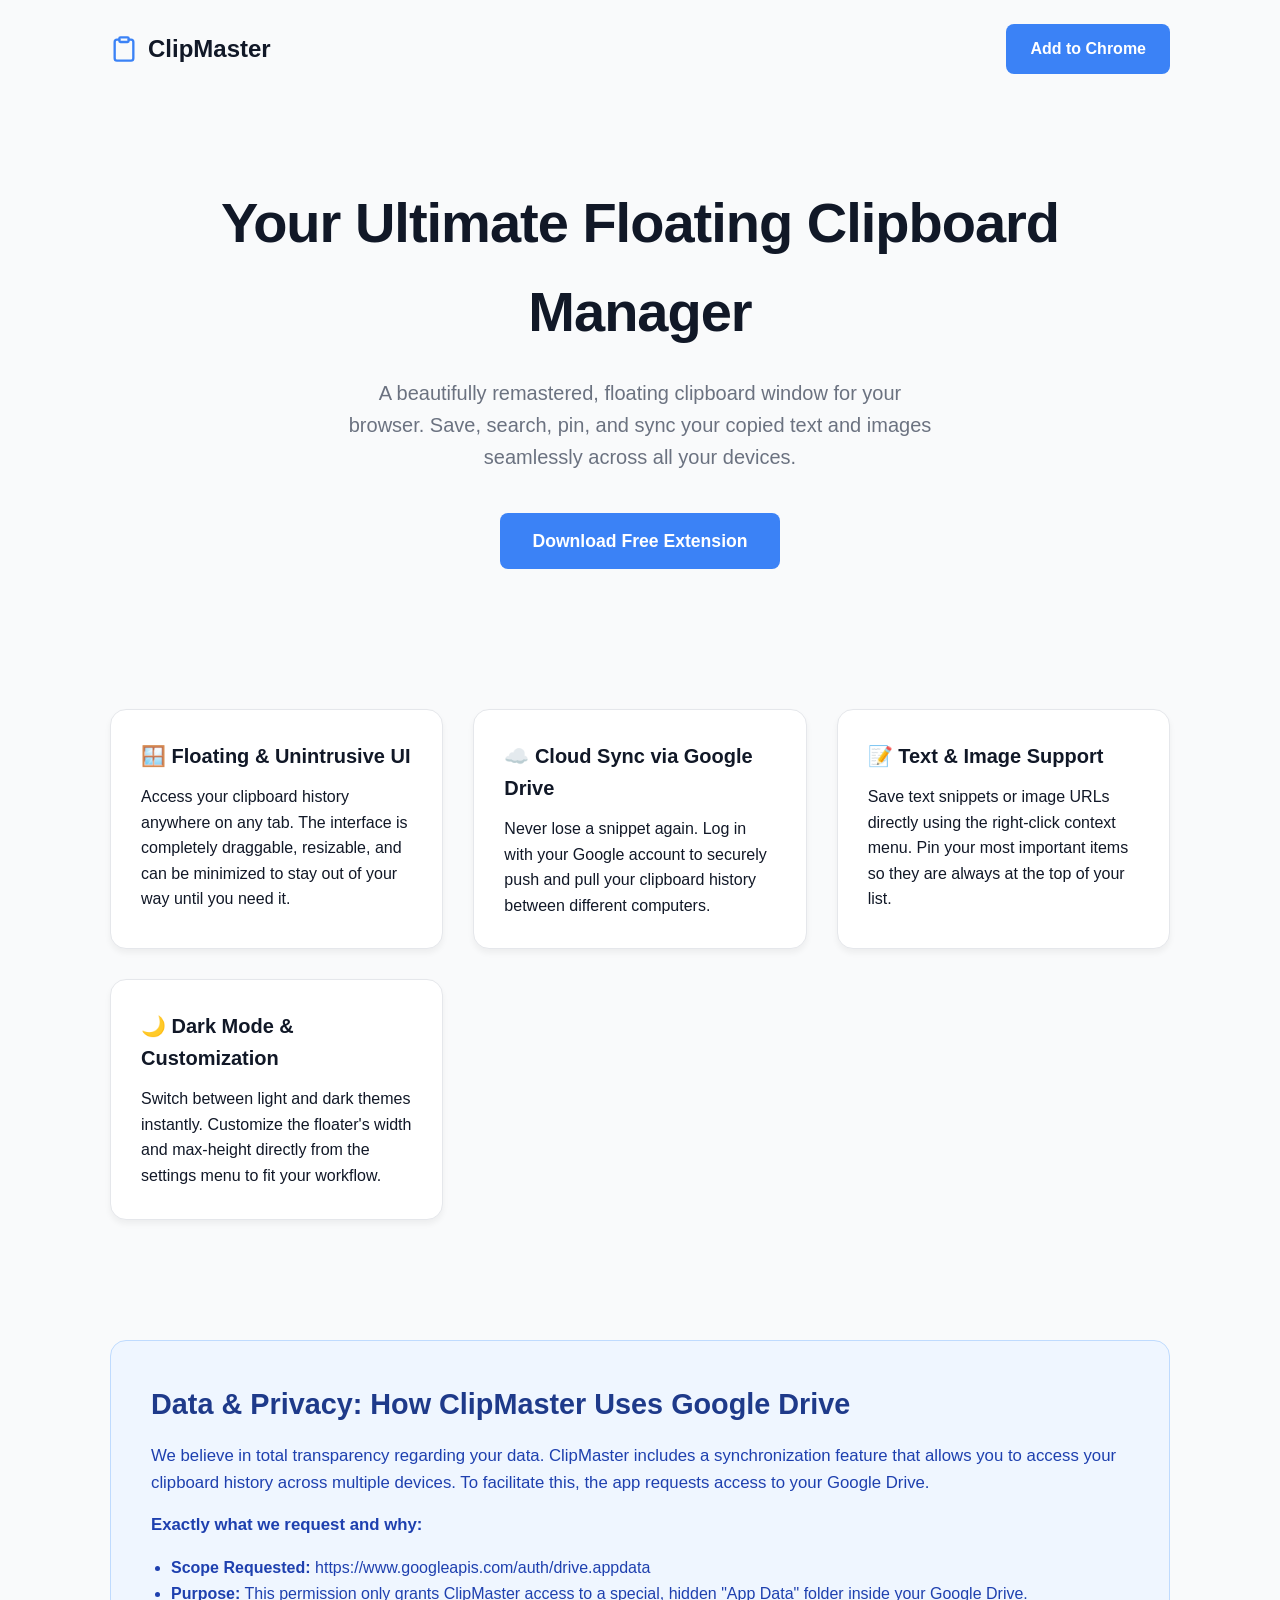
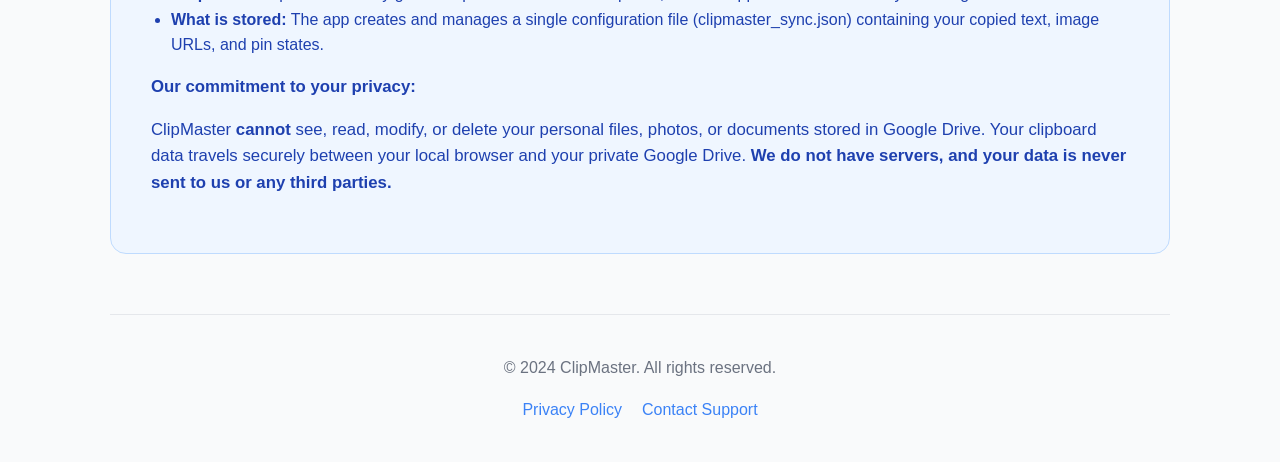
==== index.html @ 6c587e9a "Create index.html" ====
<!DOCTYPE html>
<html lang="en">
<head>
    <meta charset="UTF-8">
    <meta name="viewport" content="width=device-width, initial-scale=1.0">
    <title>ClipMaster - Floating Clipboard Manager for Chrome</title>
    <meta name="description" content="ClipMaster is a beautifully remastered, floating clipboard window for Google Chrome with seamless Google Drive Cloud Sync.">
    
    <style>
        :root {
            --primary: #3b82f6;
            --primary-hover: #2563eb;
            --bg-light: #f9fafb;
            --text-dark: #111827;
            --text-muted: #6b7280;
            --card-bg: #ffffff;
            --border: #e5e7eb;
        }

        * {
            box-sizing: border-box;
            margin: 0;
            padding: 0;
            font-family: 'Inter', -apple-system, BlinkMacSystemFont, "Segoe UI", Roboto, Helvetica, Arial, sans-serif;
        }

        body {
            background-color: var(--bg-light);
            color: var(--text-dark);
            line-height: 1.6;
        }

        a {
            text-decoration: none;
            color: var(--primary);
        }

        .container {
            max-width: 1100px;
            margin: 0 auto;
            padding: 0 20px;
        }

        /* Navigation */
        nav {
            display: flex;
            justify-content: space-between;
            align-items: center;
            padding: 24px 0;
        }

        .logo {
            display: flex;
            align-items: center;
            gap: 10px;
            font-size: 1.5rem;
            font-weight: 700;
            color: var(--text-dark);
        }

        .logo svg {
            width: 28px;
            height: 28px;
            color: var(--primary);
        }

        .btn {
            background-color: var(--primary);
            color: white;
            padding: 12px 24px;
            border-radius: 8px;
            font-weight: 600;
            transition: background-color 0.2s;
            display: inline-block;
        }

        .btn:hover {
            background-color: var(--primary-hover);
            color: white;
        }

        /* Hero Section */
        .hero {
            text-align: center;
            padding: 80px 0;
        }

        .hero h1 {
            font-size: 3.5rem;
            font-weight: 800;
            letter-spacing: -1px;
            margin-bottom: 20px;
            color: var(--text-dark);
        }

        .hero p {
            font-size: 1.25rem;
            color: var(--text-muted);
            max-width: 600px;
            margin: 0 auto 40px auto;
        }

        /* Features Section */
        .features {
            display: grid;
            grid-template-columns: repeat(auto-fit, minmax(300px, 1fr));
            gap: 30px;
            padding: 60px 0;
        }

        .feature-card {
            background: var(--card-bg);
            padding: 30px;
            border-radius: 16px;
            border: 1px solid var(--border);
            box-shadow: 0 4px 6px rgba(0,0,0,0.05);
        }

        .feature-card h3 {
            font-size: 1.25rem;
            margin-bottom: 12px;
            display: flex;
            align-items: center;
            gap: 10px;
        }

        /* Google Transparency Section - CRUCIAL FOR OAUTH VERIFICATION */
        .transparency-section {
            background-color: #eff6ff;
            border: 1px solid #bfdbfe;
            border-radius: 16px;
            padding: 40px;
            margin: 60px 0;
        }

        .transparency-section h2 {
            color: #1e3a8a;
            margin-bottom: 16px;
            font-size: 1.8rem;
        }

        .transparency-section p {
            color: #1e40af;
            margin-bottom: 16px;
            font-size: 1.05rem;
        }

        .transparency-section ul {
            margin-left: 20px;
            color: #1e40af;
            margin-bottom: 16px;
        }

        /* Footer */
        footer {
            border-top: 1px solid var(--border);
            padding: 40px 0;
            margin-top: 40px;
            text-align: center;
            color: var(--text-muted);
        }

        footer .links {
            margin-top: 16px;
            display: flex;
            justify-content: center;
            gap: 20px;
        }

        @media (max-width: 768px) {
            .hero h1 { font-size: 2.5rem; }
            .transparency-section { padding: 24px; }
        }
    </style>
</head>
<body>

    <div class="container">
        <!-- Navigation -->
        <nav>
            <div class="logo">
                <svg viewBox="0 0 24 24" fill="none" stroke="currentColor" stroke-width="2" stroke-linecap="round" stroke-linejoin="round"><path d="M16 4h2a2 2 0 0 1 2 2v14a2 2 0 0 1-2 2H6a2 2 0 0 1-2-2V6a2 2 0 0 1 2-2h2"></path><rect x="8" y="2" width="8" height="4" rx="1" ry="1"></rect></svg>
                ClipMaster
            </div>
            <a href="https://chrome.google.com/webstore/detail/YOUR_EXTENSION_ID" class="btn" target="_blank">Add to Chrome</a>
        </nav>

        <!-- Hero Section -->
        <section class="hero">
            <h1>Your Ultimate Floating Clipboard Manager</h1>
            <p>A beautifully remastered, floating clipboard window for your browser. Save, search, pin, and sync your copied text and images seamlessly across all your devices.</p>
            <a href="https://chrome.google.com/webstore/detail/YOUR_EXTENSION_ID" class="btn" target="_blank" style="font-size: 1.1rem; padding: 14px 32px;">Download Free Extension</a>
        </section>

        <!-- Features Overview -->
        <section class="features" id="features">
            <div class="feature-card">
                <h3>🪟 Floating & Unintrusive UI</h3>
                <p>Access your clipboard history anywhere on any tab. The interface is completely draggable, resizable, and can be minimized to stay out of your way until you need it.</p>
            </div>
            <div class="feature-card">
                <h3>☁️ Cloud Sync via Google Drive</h3>
                <p>Never lose a snippet again. Log in with your Google account to securely push and pull your clipboard history between different computers.</p>
            </div>
            <div class="feature-card">
                <h3>📝 Text & Image Support</h3>
                <p>Save text snippets or image URLs directly using the right-click context menu. Pin your most important items so they are always at the top of your list.</p>
            </div>
            <div class="feature-card">
                <h3>🌙 Dark Mode & Customization</h3>
                <p>Switch between light and dark themes instantly. Customize the floater's width and max-height directly from the settings menu to fit your workflow.</p>
            </div>
        </section>

        <!-- Data Transparency Section (Crucial for Google OAuth Verification) -->
        <section class="transparency-section" id="privacy-data">
            <h2>Data & Privacy: How ClipMaster Uses Google Drive</h2>
            <p>We believe in total transparency regarding your data. ClipMaster includes a synchronization feature that allows you to access your clipboard history across multiple devices. To facilitate this, the app requests access to your Google Drive.</p>
            
            <p><strong>Exactly what we request and why:</strong></p>
            <ul>
                <li><strong>Scope Requested:</strong> <code>https://www.googleapis.com/auth/drive.appdata</code></li>
                <li><strong>Purpose:</strong> This permission only grants ClipMaster access to a special, hidden "App Data" folder inside your Google Drive. </li>
                <li><strong>What is stored:</strong> The app creates and manages a single configuration file (<code>clipmaster_sync.json</code>) containing your copied text, image URLs, and pin states.</li>
            </ul>

            <p><strong>Our commitment to your privacy:</strong></p>
            <p>ClipMaster <strong>cannot</strong> see, read, modify, or delete your personal files, photos, or documents stored in Google Drive. Your clipboard data travels securely between your local browser and your private Google Drive. <strong>We do not have servers, and your data is never sent to us or any third parties.</strong></p>
        </section>

        <!-- Footer -->
        <footer>
            <p>&copy; 2024 ClipMaster. All rights reserved.</p>
            <div class="links">
                <!-- IMPORTANT: Must link to a valid privacy policy page hosted on your domain -->
                <a href="/privacy.html">Privacy Policy</a>
                <a href="mailto:your-email@example.com">Contact Support</a>
            </div>
        </footer>
    </div>

</body>
</html>
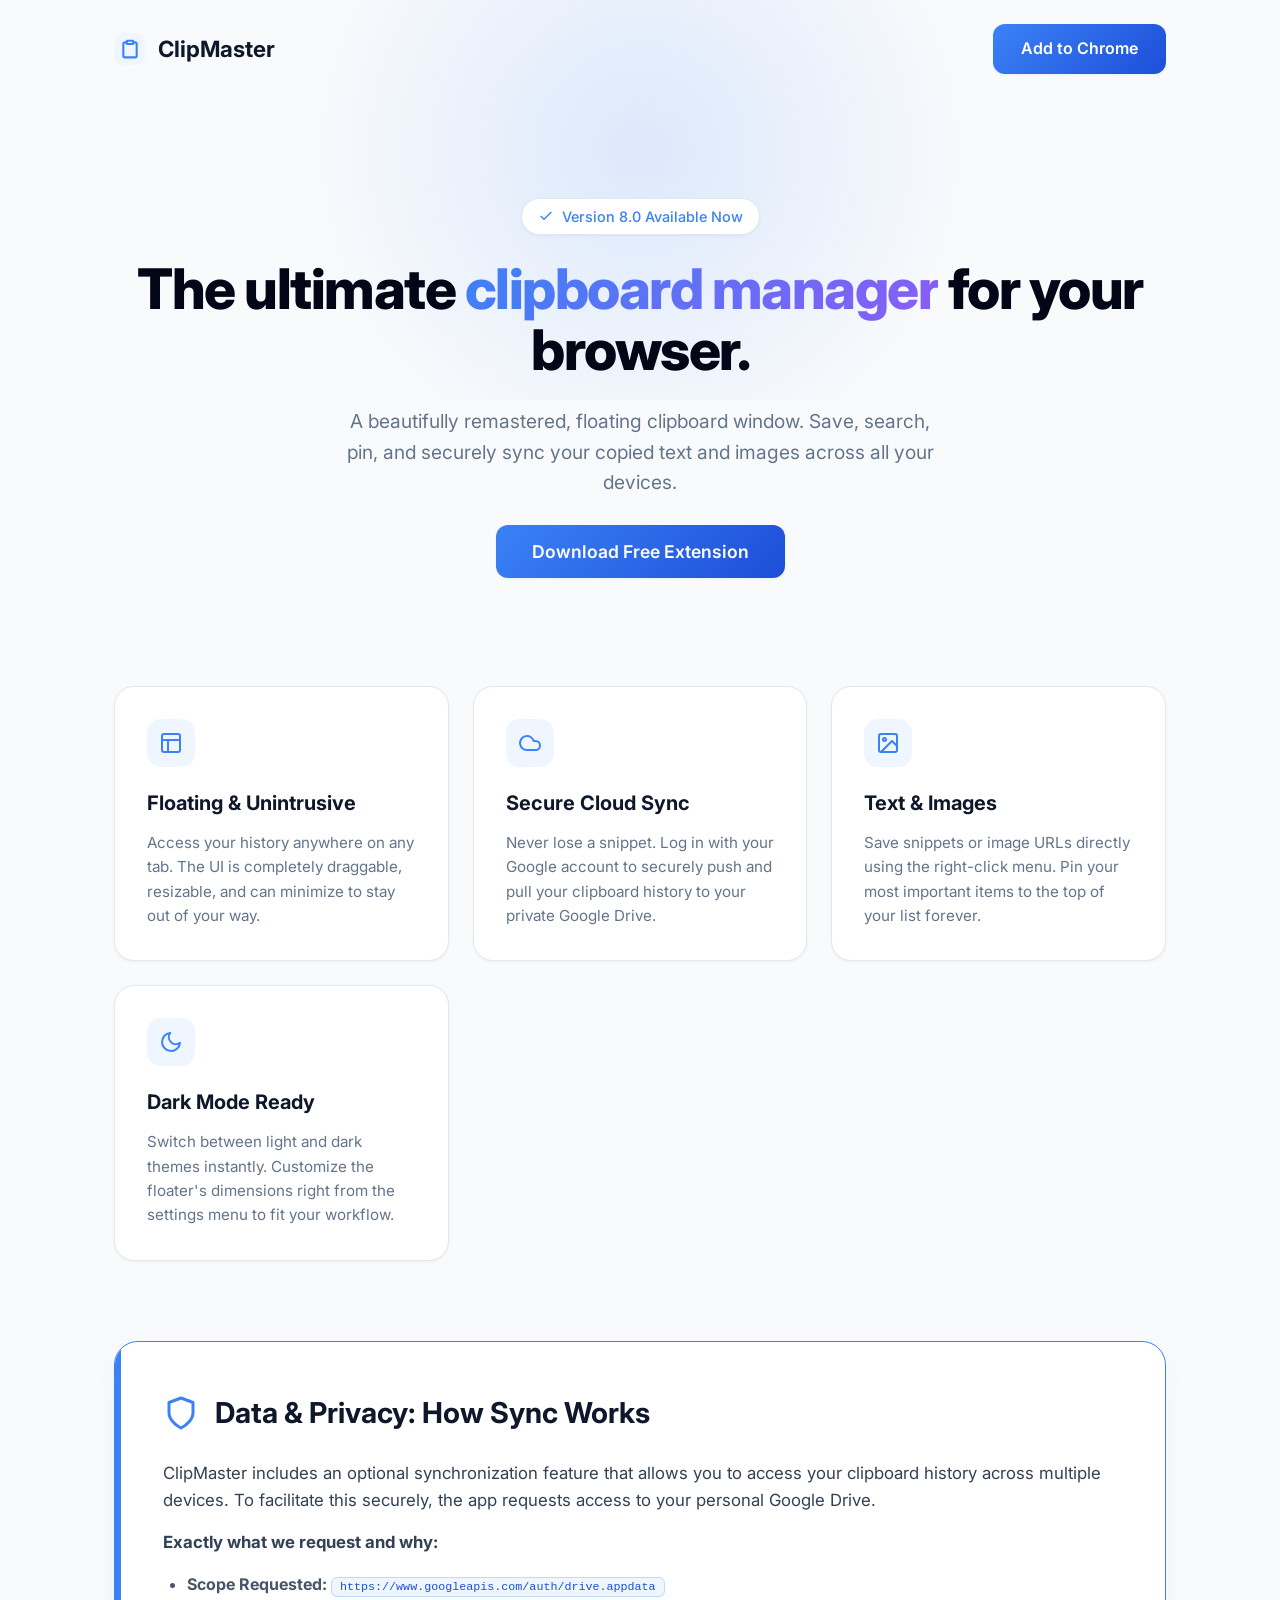
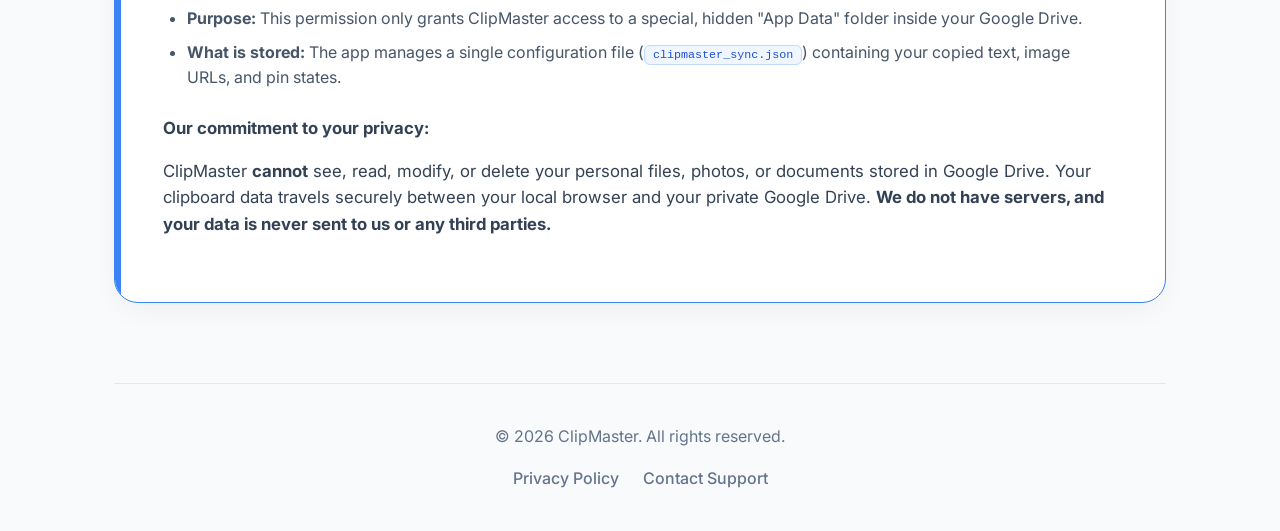
==== commit cc0ad5ba: "Refactor styles and update HTML structure" ====
--- a/index.html
+++ b/index.html
@@ -7,221 +7,157 @@
     <meta name="description" content="ClipMaster is a beautifully remastered, floating clipboard window for Google Chrome with seamless Google Drive Cloud Sync.">
     
     <style>
+        @import url('https://fonts.googleapis.com/css2?family=Inter:wght@400;500;600;700;800&display=swap');
+
         :root {
             --primary: #3b82f6;
-            --primary-hover: #2563eb;
-            --bg-light: #f9fafb;
-            --text-dark: #111827;
-            --text-muted: #6b7280;
+            --primary-dark: #1d4ed8;
+            --primary-light: #eff6ff;
+            --bg-color: #f8fafc;
+            --text-main: #0f172a;
+            --text-muted: #64748b;
             --card-bg: #ffffff;
-            --border: #e5e7eb;
+            --border: #e2e8f0;
+            --shadow-sm: 0 1px 3px rgba(0,0,0,0.05);
+            --shadow-md: 0 10px 30px -5px rgba(0,0,0,0.05);
+            --shadow-lg: 0 20px 40px -10px rgba(59, 130, 246, 0.15);
         }
 
-        * {
-            box-sizing: border-box;
-            margin: 0;
-            padding: 0;
-            font-family: 'Inter', -apple-system, BlinkMacSystemFont, "Segoe UI", Roboto, Helvetica, Arial, sans-serif;
+        * { margin: 0; padding: 0; box-sizing: border-box; }
+        body { font-family: 'Inter', sans-serif; background-color: var(--bg-color); color: var(--text-main); line-height: 1.6; overflow-x: hidden; }
+        a { text-decoration: none; color: inherit; }
+
+        /* Background Glow */
+        .bg-glow {
+            position: absolute; top: -100px; left: 50%; transform: translateX(-50%);
+            width: 800px; height: 500px; background: radial-gradient(circle, rgba(59,130,246,0.15) 0%, rgba(255,255,255,0) 70%);
+            z-index: -1; pointer-events: none;
         }
 
-        body {
-            background-color: var(--bg-light);
-            color: var(--text-dark);
-            line-height: 1.6;
+        .container { max-width: 1100px; margin: 0 auto; padding: 0 24px; }
+
+        /* Navbar */
+        nav { display: flex; justify-content: space-between; align-items: center; padding: 24px 0; }
+        .brand { display: flex; align-items: center; gap: 12px; font-size: 1.4rem; font-weight: 700; color: var(--text-main); }
+        .brand-icon { width: 32px; height: 32px; color: var(--primary); background: var(--primary-light); padding: 6px; border-radius: 10px; }
+        
+        .btn-primary {
+            background: linear-gradient(135deg, var(--primary), var(--primary-dark));
+            color: white; padding: 12px 28px; border-radius: 12px; font-weight: 600;
+            box-shadow: var(--shadow-sm); transition: all 0.2s ease;
         }
+        .btn-primary:hover { transform: translateY(-2px); box-shadow: var(--shadow-lg); color: white; }
 
-        a {
-            text-decoration: none;
-            color: var(--primary);
-        }
+        /* Hero */
+        .hero { text-align: center; padding: 100px 0 80px; }
+        .badge { display: inline-flex; align-items: center; gap: 8px; background: white; border: 1px solid var(--border); padding: 6px 16px; border-radius: 30px; font-size: 0.9rem; font-weight: 500; color: var(--primary); margin-bottom: 24px; box-shadow: var(--shadow-sm); }
+        .hero h1 { font-size: 3.5rem; font-weight: 800; letter-spacing: -1.5px; margin-bottom: 24px; line-height: 1.1; color: #020617; }
+        .hero h1 span { background: linear-gradient(135deg, var(--primary), #8b5cf6); -webkit-background-clip: text; -webkit-text-fill-color: transparent; }
+        .hero p { font-size: 1.2rem; color: var(--text-muted); max-width: 600px; margin: 0 auto 40px; }
 
-        .container {
-            max-width: 1100px;
-            margin: 0 auto;
-            padding: 0 20px;
-        }
+        /* Features */
+        .features { display: grid; grid-template-columns: repeat(auto-fit, minmax(280px, 1fr)); gap: 24px; margin: 40px 0 80px; }
+        .feature-card { background: var(--card-bg); padding: 32px; border-radius: 20px; border: 1px solid var(--border); box-shadow: var(--shadow-sm); transition: all 0.3s ease; }
+        .feature-card:hover { transform: translateY(-5px); box-shadow: var(--shadow-md); border-color: #cbd5e1; }
+        .icon-wrapper { width: 48px; height: 48px; display: flex; align-items: center; justify-content: center; background: var(--primary-light); color: var(--primary); border-radius: 14px; margin-bottom: 20px; }
+        .icon-wrapper svg { width: 24px; height: 24px; }
+        .feature-card h3 { font-size: 1.25rem; font-weight: 700; margin-bottom: 12px; color: var(--text-main); }
+        .feature-card p { color: var(--text-muted); font-size: 0.95rem; }
 
-        /* Navigation */
-        nav {
-            display: flex;
-            justify-content: space-between;
-            align-items: center;
-            padding: 24px 0;
-        }
-
-        .logo {
-            display: flex;
-            align-items: center;
-            gap: 10px;
-            font-size: 1.5rem;
-            font-weight: 700;
-            color: var(--text-dark);
-        }
-
-        .logo svg {
-            width: 28px;
-            height: 28px;
-            color: var(--primary);
-        }
-
-        .btn {
-            background-color: var(--primary);
-            color: white;
-            padding: 12px 24px;
-            border-radius: 8px;
-            font-weight: 600;
-            transition: background-color 0.2s;
-            display: inline-block;
-        }
-
-        .btn:hover {
-            background-color: var(--primary-hover);
-            color: white;
-        }
-
-        /* Hero Section */
-        .hero {
-            text-align: center;
-            padding: 80px 0;
-        }
-
-        .hero h1 {
-            font-size: 3.5rem;
-            font-weight: 800;
-            letter-spacing: -1px;
-            margin-bottom: 20px;
-            color: var(--text-dark);
-        }
-
-        .hero p {
-            font-size: 1.25rem;
-            color: var(--text-muted);
-            max-width: 600px;
-            margin: 0 auto 40px auto;
-        }
-
-        /* Features Section */
-        .features {
-            display: grid;
-            grid-template-columns: repeat(auto-fit, minmax(300px, 1fr));
-            gap: 30px;
-            padding: 60px 0;
-        }
-
-        .feature-card {
-            background: var(--card-bg);
-            padding: 30px;
-            border-radius: 16px;
-            border: 1px solid var(--border);
-            box-shadow: 0 4px 6px rgba(0,0,0,0.05);
-        }
-
-        .feature-card h3 {
-            font-size: 1.25rem;
-            margin-bottom: 12px;
-            display: flex;
-            align-items: center;
-            gap: 10px;
-        }
-
-        /* Google Transparency Section - CRUCIAL FOR OAUTH VERIFICATION */
-        .transparency-section {
-            background-color: #eff6ff;
-            border: 1px solid #bfdbfe;
-            border-radius: 16px;
-            padding: 40px;
-            margin: 60px 0;
-        }
-
-        .transparency-section h2 {
-            color: #1e3a8a;
-            margin-bottom: 16px;
-            font-size: 1.8rem;
-        }
-
-        .transparency-section p {
-            color: #1e40af;
-            margin-bottom: 16px;
-            font-size: 1.05rem;
-        }
-
-        .transparency-section ul {
-            margin-left: 20px;
-            color: #1e40af;
-            margin-bottom: 16px;
-        }
+        /* Transparency Notice */
+        .transparency { background: white; border: 1px solid var(--primary); border-radius: 24px; padding: 48px; margin: 40px 0; position: relative; overflow: hidden; box-shadow: var(--shadow-md); }
+        .transparency::before { content: ''; position: absolute; top: 0; left: 0; width: 6px; height: 100%; background: var(--primary); }
+        .t-header { display: flex; align-items: center; gap: 16px; margin-bottom: 24px; }
+        .t-header svg { width: 36px; height: 36px; color: var(--primary); }
+        .transparency h2 { font-size: 1.8rem; font-weight: 700; color: #0f172a; }
+        .transparency p { color: #334155; margin-bottom: 16px; font-size: 1.05rem; }
+        .transparency ul { margin-left: 24px; color: #475569; margin-bottom: 24px; }
+        .transparency li { margin-bottom: 8px; }
+        .transparency code { background: var(--primary-light); color: var(--primary-dark); padding: 2px 8px; border-radius: 6px; font-family: monospace; font-size: 0.9em; border: 1px solid #bfdbfe; }
 
         /* Footer */
-        footer {
-            border-top: 1px solid var(--border);
-            padding: 40px 0;
-            margin-top: 40px;
-            text-align: center;
-            color: var(--text-muted);
-        }
-
-        footer .links {
-            margin-top: 16px;
-            display: flex;
-            justify-content: center;
-            gap: 20px;
-        }
+        footer { border-top: 1px solid var(--border); padding: 40px 0; margin-top: 80px; text-align: center; color: var(--text-muted); }
+        footer .links { margin-top: 16px; display: flex; justify-content: center; gap: 24px; }
+        footer .links a { font-weight: 500; transition: color 0.2s; }
+        footer .links a:hover { color: var(--primary); }
 
         @media (max-width: 768px) {
             .hero h1 { font-size: 2.5rem; }
-            .transparency-section { padding: 24px; }
+            .transparency { padding: 32px 24px; }
         }
     </style>
 </head>
 <body>
-
+    <div class="bg-glow"></div>
     <div class="container">
-        <!-- Navigation -->
+        
+        <!-- Navbar -->
         <nav>
-            <div class="logo">
-                <svg viewBox="0 0 24 24" fill="none" stroke="currentColor" stroke-width="2" stroke-linecap="round" stroke-linejoin="round"><path d="M16 4h2a2 2 0 0 1 2 2v14a2 2 0 0 1-2 2H6a2 2 0 0 1-2-2V6a2 2 0 0 1 2-2h2"></path><rect x="8" y="2" width="8" height="4" rx="1" ry="1"></rect></svg>
+            <div class="brand">
+                <svg class="brand-icon" viewBox="0 0 24 24" fill="none" stroke="currentColor" stroke-width="2.5" stroke-linecap="round" stroke-linejoin="round"><path d="M16 4h2a2 2 0 0 1 2 2v14a2 2 0 0 1-2 2H6a2 2 0 0 1-2-2V6a2 2 0 0 1 2-2h2"></path><rect x="8" y="2" width="8" height="4" rx="1" ry="1"></rect></svg>
                 ClipMaster
             </div>
-            <a href="https://chrome.google.com/webstore/detail/YOUR_EXTENSION_ID" class="btn" target="_blank">Add to Chrome</a>
+            <!-- UPDATE THIS LINK -->
+            <a href="https://chrome.google.com/webstore/detail/YOUR_EXTENSION_ID" class="btn-primary" target="_blank">Add to Chrome</a>
         </nav>
 
-        <!-- Hero Section -->
+        <!-- Hero -->
         <section class="hero">
-            <h1>Your Ultimate Floating Clipboard Manager</h1>
-            <p>A beautifully remastered, floating clipboard window for your browser. Save, search, pin, and sync your copied text and images seamlessly across all your devices.</p>
-            <a href="https://chrome.google.com/webstore/detail/YOUR_EXTENSION_ID" class="btn" target="_blank" style="font-size: 1.1rem; padding: 14px 32px;">Download Free Extension</a>
+            <div class="badge">
+                <svg viewBox="0 0 24 24" fill="none" stroke="currentColor" stroke-width="2" width="16" height="16"><polyline points="20 6 9 17 4 12"></polyline></svg>
+                Version 8.0 Available Now
+            </div>
+            <h1>The ultimate <span>clipboard manager</span> for your browser.</h1>
+            <p>A beautifully remastered, floating clipboard window. Save, search, pin, and securely sync your copied text and images across all your devices.</p>
+            <!-- UPDATE THIS LINK -->
+            <a href="https://chrome.google.com/webstore/detail/gopagdmpgfbgklmckanjgpdcdkemipkl" class="btn-primary" target="_blank" style="padding: 16px 36px; font-size: 1.1rem;">Download Free Extension</a>
         </section>
 
-        <!-- Features Overview -->
-        <section class="features" id="features">
+        <!-- Features Grid -->
+        <section class="features">
             <div class="feature-card">
-                <h3>🪟 Floating & Unintrusive UI</h3>
-                <p>Access your clipboard history anywhere on any tab. The interface is completely draggable, resizable, and can be minimized to stay out of your way until you need it.</p>
+                <div class="icon-wrapper">
+                    <svg viewBox="0 0 24 24" fill="none" stroke="currentColor" stroke-width="2" stroke-linecap="round" stroke-linejoin="round"><rect x="3" y="3" width="18" height="18" rx="2" ry="2"></rect><line x1="3" y1="9" x2="21" y2="9"></line><line x1="9" y1="21" x2="9" y2="9"></line></svg>
+                </div>
+                <h3>Floating & Unintrusive</h3>
+                <p>Access your history anywhere on any tab. The UI is completely draggable, resizable, and can minimize to stay out of your way.</p>
             </div>
             <div class="feature-card">
-                <h3>☁️ Cloud Sync via Google Drive</h3>
-                <p>Never lose a snippet again. Log in with your Google account to securely push and pull your clipboard history between different computers.</p>
+                <div class="icon-wrapper">
+                    <svg viewBox="0 0 24 24" fill="none" stroke="currentColor" stroke-width="2" stroke-linecap="round" stroke-linejoin="round"><path d="M17.5 19H9a7 7 0 1 1 6.71-9h1.79a4.5 4.5 0 1 1 0 9Z"></path></svg>
+                </div>
+                <h3>Secure Cloud Sync</h3>
+                <p>Never lose a snippet. Log in with your Google account to securely push and pull your clipboard history to your private Google Drive.</p>
             </div>
             <div class="feature-card">
-                <h3>📝 Text & Image Support</h3>
-                <p>Save text snippets or image URLs directly using the right-click context menu. Pin your most important items so they are always at the top of your list.</p>
+                <div class="icon-wrapper">
+                    <svg viewBox="0 0 24 24" fill="none" stroke="currentColor" stroke-width="2" stroke-linecap="round" stroke-linejoin="round"><rect x="3" y="3" width="18" height="18" rx="2" ry="2"></rect><circle cx="8.5" cy="8.5" r="1.5"></circle><polyline points="21 15 16 10 5 21"></polyline></svg>
+                </div>
+                <h3>Text & Images</h3>
+                <p>Save snippets or image URLs directly using the right-click menu. Pin your most important items to the top of your list forever.</p>
             </div>
             <div class="feature-card">
-                <h3>🌙 Dark Mode & Customization</h3>
-                <p>Switch between light and dark themes instantly. Customize the floater's width and max-height directly from the settings menu to fit your workflow.</p>
+                <div class="icon-wrapper">
+                    <svg viewBox="0 0 24 24" fill="none" stroke="currentColor" stroke-width="2" stroke-linecap="round" stroke-linejoin="round"><path d="M21 12.79A9 9 0 1 1 11.21 3 7 7 0 0 0 21 12.79z"></path></svg>
+                </div>
+                <h3>Dark Mode Ready</h3>
+                <p>Switch between light and dark themes instantly. Customize the floater's dimensions right from the settings menu to fit your workflow.</p>
             </div>
         </section>
 
-        <!-- Data Transparency Section (Crucial for Google OAuth Verification) -->
-        <section class="transparency-section" id="privacy-data">
-            <h2>Data & Privacy: How ClipMaster Uses Google Drive</h2>
-            <p>We believe in total transparency regarding your data. ClipMaster includes a synchronization feature that allows you to access your clipboard history across multiple devices. To facilitate this, the app requests access to your Google Drive.</p>
+        <!-- OAuth / Privacy Transparency Notice -->
+        <section class="transparency">
+            <div class="t-header">
+                <svg viewBox="0 0 24 24" fill="none" stroke="currentColor" stroke-width="2" stroke-linecap="round" stroke-linejoin="round"><path d="M12 22s8-4 8-10V5l-8-3-8 3v7c0 6 8 10 8 10z"></path></svg>
+                <h2>Data & Privacy: How Sync Works</h2>
+            </div>
+            <p>ClipMaster includes an optional synchronization feature that allows you to access your clipboard history across multiple devices. To facilitate this securely, the app requests access to your personal Google Drive.</p>
             
             <p><strong>Exactly what we request and why:</strong></p>
             <ul>
                 <li><strong>Scope Requested:</strong> <code>https://www.googleapis.com/auth/drive.appdata</code></li>
-                <li><strong>Purpose:</strong> This permission only grants ClipMaster access to a special, hidden "App Data" folder inside your Google Drive. </li>
-                <li><strong>What is stored:</strong> The app creates and manages a single configuration file (<code>clipmaster_sync.json</code>) containing your copied text, image URLs, and pin states.</li>
+                <li><strong>Purpose:</strong> This permission only grants ClipMaster access to a special, hidden "App Data" folder inside your Google Drive.</li>
+                <li><strong>What is stored:</strong> The app manages a single configuration file (<code>clipmaster_sync.json</code>) containing your copied text, image URLs, and pin states.</li>
             </ul>
 
             <p><strong>Our commitment to your privacy:</strong></p>
@@ -230,14 +166,13 @@
 
         <!-- Footer -->
         <footer>
-            <p>&copy; 2024 ClipMaster. All rights reserved.</p>
+            <p>&copy; 2026 ClipMaster. All rights reserved.</p>
             <div class="links">
-                <!-- IMPORTANT: Must link to a valid privacy policy page hosted on your domain -->
-                <a href="/privacy.html">Privacy Policy</a>
-                <a href="mailto:your-email@example.com">Contact Support</a>
+                <a href="privacy.html">Privacy Policy</a>
+                <a href="mailto:gokuthug833@gmail.com">Contact Support</a>
             </div>
         </footer>
+
     </div>
-
 </body>
 </html>
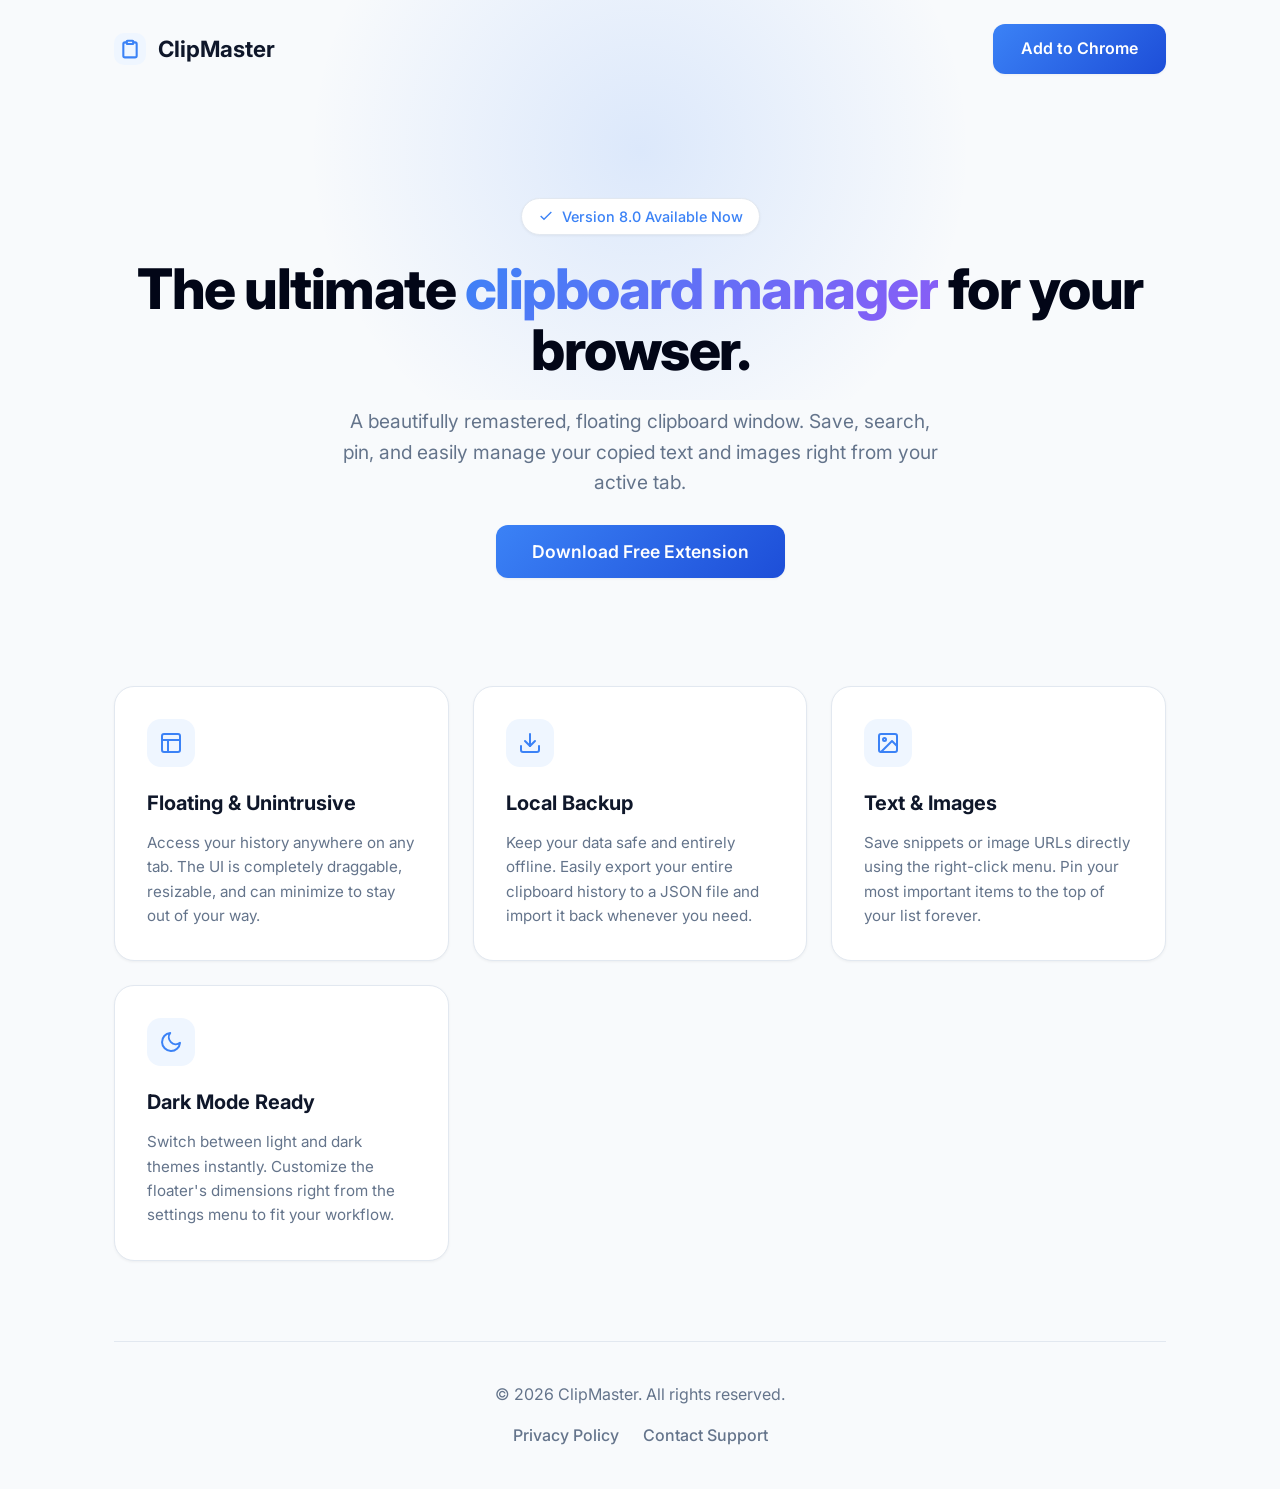
==== commit ceda80d4: "Refactor HTML content and remove transparency notice Updated the description meta tag and modified t" ====
--- a/index.html
+++ b/index.html
@@ -4,7 +4,7 @@
     <meta charset="UTF-8">
     <meta name="viewport" content="width=device-width, initial-scale=1.0">
     <title>ClipMaster - Floating Clipboard Manager for Chrome</title>
-    <meta name="description" content="ClipMaster is a beautifully remastered, floating clipboard window for Google Chrome with seamless Google Drive Cloud Sync.">
+    <meta name="description" content="ClipMaster is a beautifully remastered, floating clipboard window for Google Chrome.">
     
     <style>
         @import url('https://fonts.googleapis.com/css2?family=Inter:wght@400;500;600;700;800&display=swap');
@@ -64,17 +64,6 @@
         .feature-card h3 { font-size: 1.25rem; font-weight: 700; margin-bottom: 12px; color: var(--text-main); }
         .feature-card p { color: var(--text-muted); font-size: 0.95rem; }
 
-        /* Transparency Notice */
-        .transparency { background: white; border: 1px solid var(--primary); border-radius: 24px; padding: 48px; margin: 40px 0; position: relative; overflow: hidden; box-shadow: var(--shadow-md); }
-        .transparency::before { content: ''; position: absolute; top: 0; left: 0; width: 6px; height: 100%; background: var(--primary); }
-        .t-header { display: flex; align-items: center; gap: 16px; margin-bottom: 24px; }
-        .t-header svg { width: 36px; height: 36px; color: var(--primary); }
-        .transparency h2 { font-size: 1.8rem; font-weight: 700; color: #0f172a; }
-        .transparency p { color: #334155; margin-bottom: 16px; font-size: 1.05rem; }
-        .transparency ul { margin-left: 24px; color: #475569; margin-bottom: 24px; }
-        .transparency li { margin-bottom: 8px; }
-        .transparency code { background: var(--primary-light); color: var(--primary-dark); padding: 2px 8px; border-radius: 6px; font-family: monospace; font-size: 0.9em; border: 1px solid #bfdbfe; }
-
         /* Footer */
         footer { border-top: 1px solid var(--border); padding: 40px 0; margin-top: 80px; text-align: center; color: var(--text-muted); }
         footer .links { margin-top: 16px; display: flex; justify-content: center; gap: 24px; }
@@ -108,7 +97,7 @@
                 Version 8.0 Available Now
             </div>
             <h1>The ultimate <span>clipboard manager</span> for your browser.</h1>
-            <p>A beautifully remastered, floating clipboard window. Save, search, pin, and securely sync your copied text and images across all your devices.</p>
+            <p>A beautifully remastered, floating clipboard window. Save, search, pin, and easily manage your copied text and images right from your active tab.</p>
             <!-- UPDATE THIS LINK -->
             <a href="https://chrome.google.com/webstore/detail/gopagdmpgfbgklmckanjgpdcdkemipkl" class="btn-primary" target="_blank" style="padding: 16px 36px; font-size: 1.1rem;">Download Free Extension</a>
         </section>
@@ -124,10 +113,10 @@
             </div>
             <div class="feature-card">
                 <div class="icon-wrapper">
-                    <svg viewBox="0 0 24 24" fill="none" stroke="currentColor" stroke-width="2" stroke-linecap="round" stroke-linejoin="round"><path d="M17.5 19H9a7 7 0 1 1 6.71-9h1.79a4.5 4.5 0 1 1 0 9Z"></path></svg>
+                    <svg viewBox="0 0 24 24" fill="none" stroke="currentColor" stroke-width="2" stroke-linecap="round" stroke-linejoin="round"><path d="M21 15v4a2 2 0 0 1-2 2H5a2 2 0 0 1-2-2v-4"></path><polyline points="7 10 12 15 17 10"></polyline><line x1="12" y1="15" x2="12" y2="3"></line></svg>
                 </div>
-                <h3>Secure Cloud Sync</h3>
-                <p>Never lose a snippet. Log in with your Google account to securely push and pull your clipboard history to your private Google Drive.</p>
+                <h3>Local Backup</h3>
+                <p>Keep your data safe and entirely offline. Easily export your entire clipboard history to a JSON file and import it back whenever you need.</p>
             </div>
             <div class="feature-card">
                 <div class="icon-wrapper">
@@ -145,25 +134,6 @@
             </div>
         </section>
 
-        <!-- OAuth / Privacy Transparency Notice -->
-        <section class="transparency">
-            <div class="t-header">
-                <svg viewBox="0 0 24 24" fill="none" stroke="currentColor" stroke-width="2" stroke-linecap="round" stroke-linejoin="round"><path d="M12 22s8-4 8-10V5l-8-3-8 3v7c0 6 8 10 8 10z"></path></svg>
-                <h2>Data & Privacy: How Sync Works</h2>
-            </div>
-            <p>ClipMaster includes an optional synchronization feature that allows you to access your clipboard history across multiple devices. To facilitate this securely, the app requests access to your personal Google Drive.</p>
-            
-            <p><strong>Exactly what we request and why:</strong></p>
-            <ul>
-                <li><strong>Scope Requested:</strong> <code>https://www.googleapis.com/auth/drive.appdata</code></li>
-                <li><strong>Purpose:</strong> This permission only grants ClipMaster access to a special, hidden "App Data" folder inside your Google Drive.</li>
-                <li><strong>What is stored:</strong> The app manages a single configuration file (<code>clipmaster_sync.json</code>) containing your copied text, image URLs, and pin states.</li>
-            </ul>
-
-            <p><strong>Our commitment to your privacy:</strong></p>
-            <p>ClipMaster <strong>cannot</strong> see, read, modify, or delete your personal files, photos, or documents stored in Google Drive. Your clipboard data travels securely between your local browser and your private Google Drive. <strong>We do not have servers, and your data is never sent to us or any third parties.</strong></p>
-        </section>
-
         <!-- Footer -->
         <footer>
             <p>&copy; 2026 ClipMaster. All rights reserved.</p>
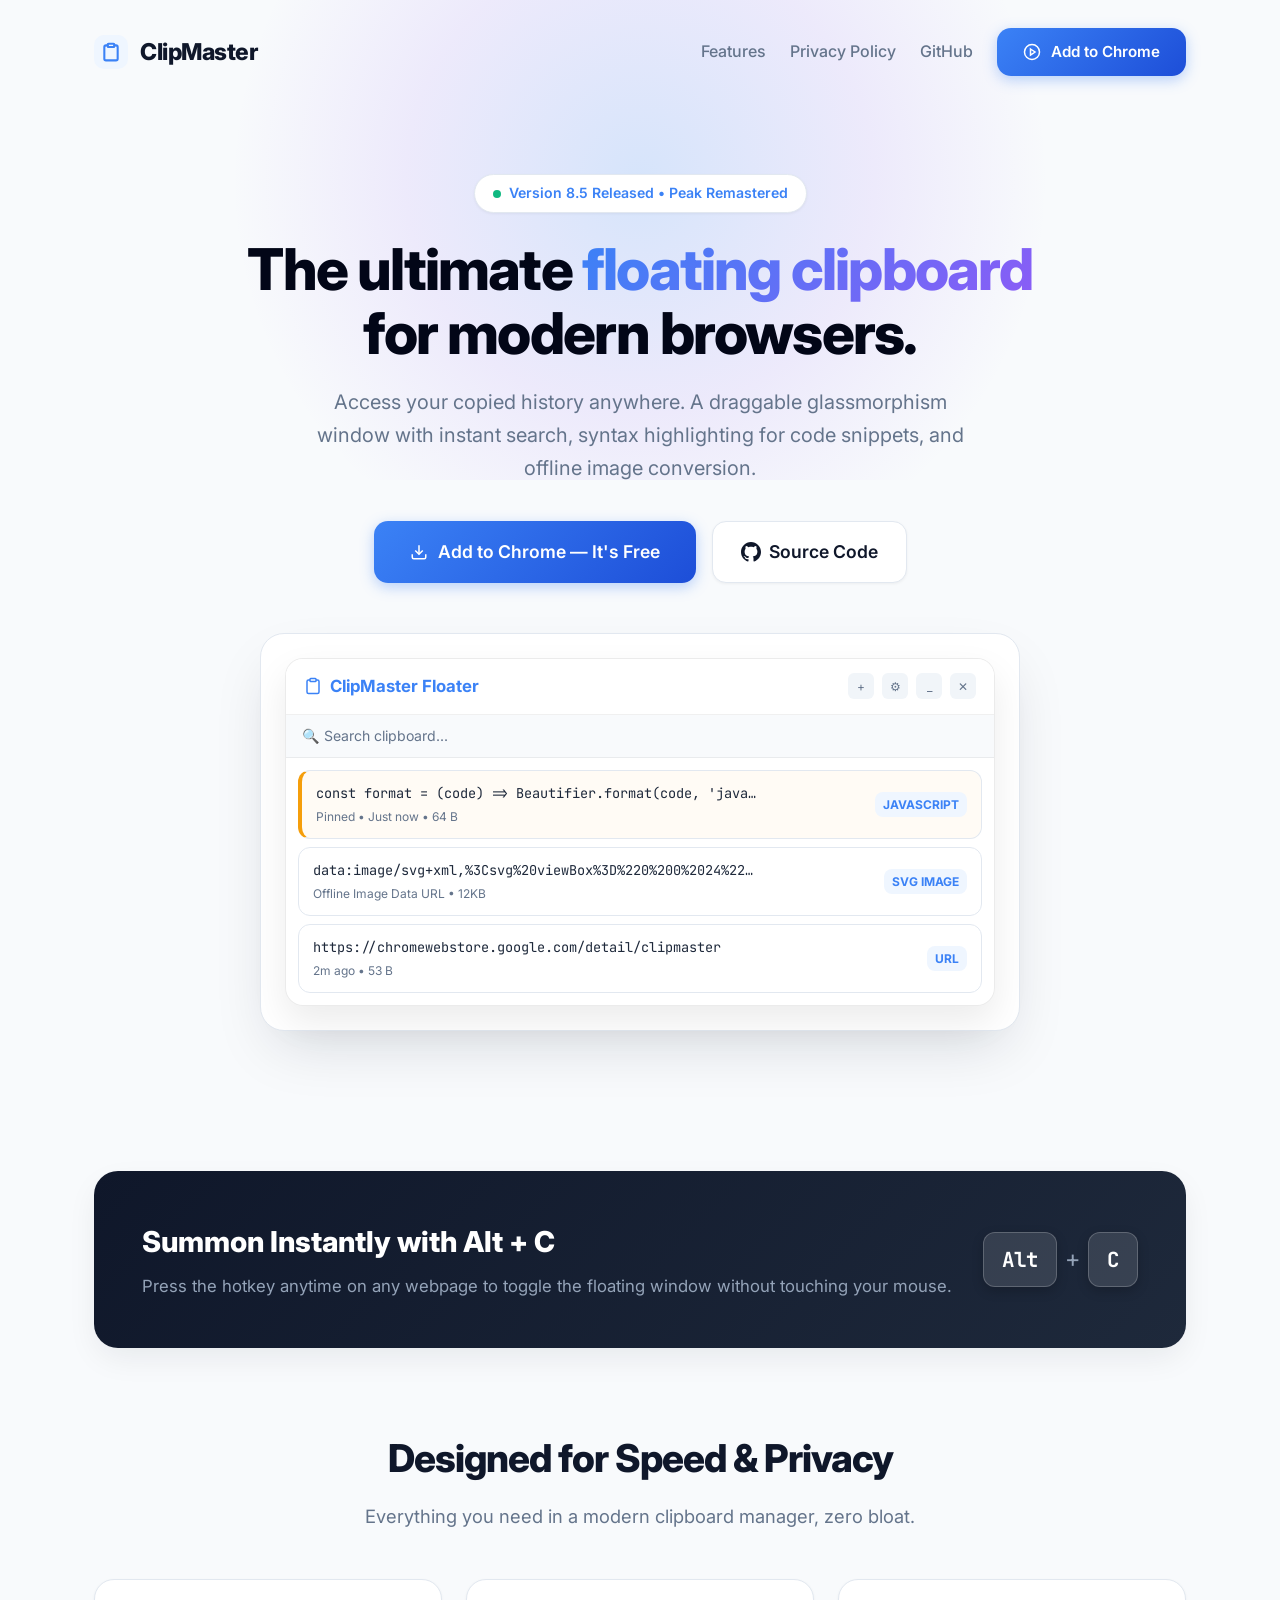
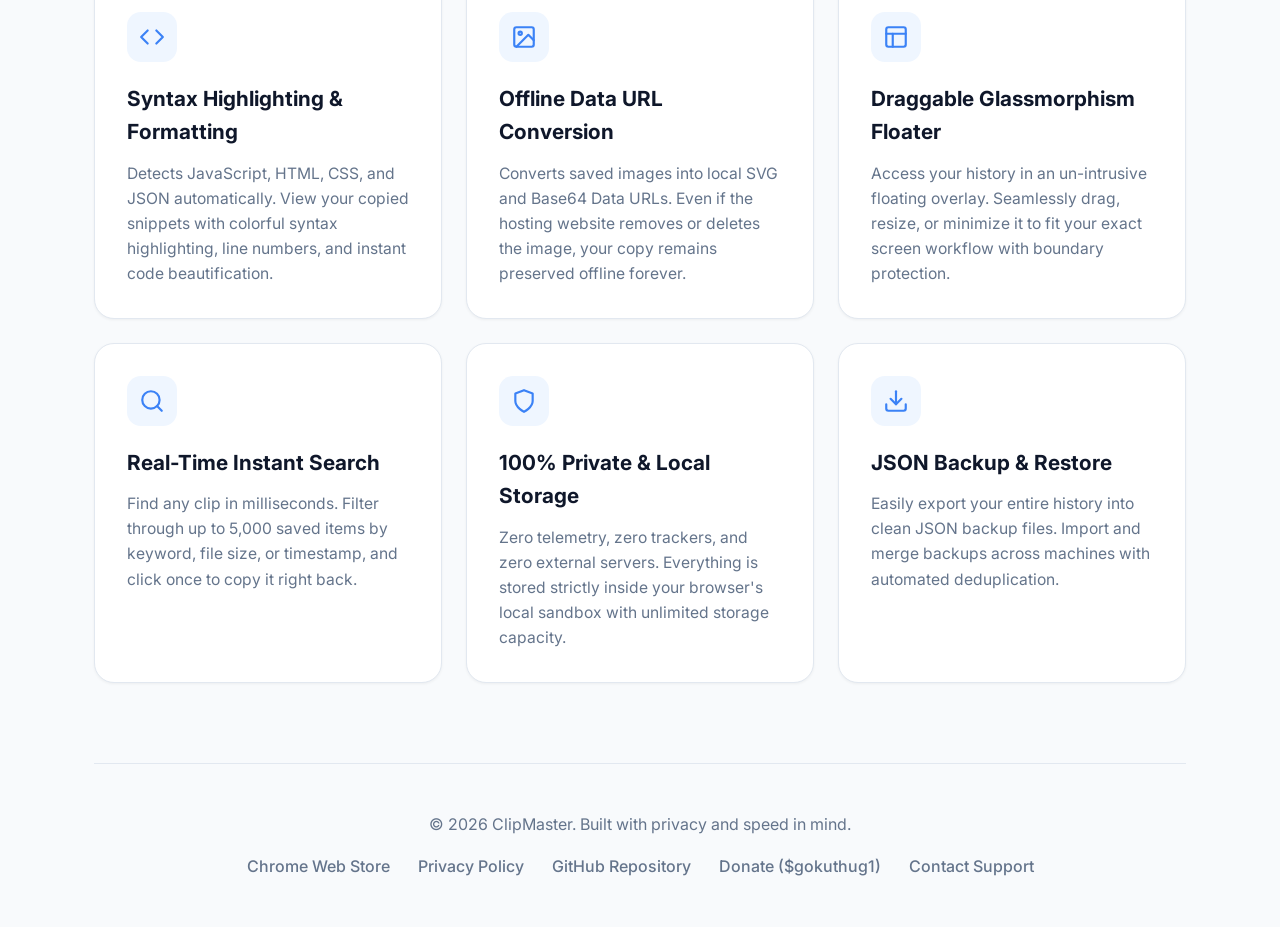
==== commit 8e15a721: "feat: Release ClipMaster v8.5.0 - Peak Edition with syntax highlighting, offline data URLs, shortcut" ====
--- a/index.html
+++ b/index.html
@@ -3,76 +3,169 @@
 <head>
     <meta charset="UTF-8">
     <meta name="viewport" content="width=device-width, initial-scale=1.0">
-    <title>ClipMaster - Floating Clipboard Manager for Chrome</title>
-    <meta name="description" content="ClipMaster is a beautifully remastered, floating clipboard window for Google Chrome.">
+    <title>ClipMaster - Ultimate Floating Clipboard Manager for Chrome</title>
+    <meta name="description" content="ClipMaster is a beautifully remastered, floating clipboard manager for Google Chrome with syntax highlighting, code beautification, and offline image storage.">
     
     <style>
-        @import url('https://fonts.googleapis.com/css2?family=Inter:wght@400;500;600;700;800&display=swap');
+        @import url('https://fonts.googleapis.com/css2?family=Inter:wght@400;500;600;700;800&family=JetBrains+Mono:wght@400;500&display=swap');
 
         :root {
             --primary: #3b82f6;
             --primary-dark: #1d4ed8;
             --primary-light: #eff6ff;
+            --accent: #8b5cf6;
             --bg-color: #f8fafc;
             --text-main: #0f172a;
             --text-muted: #64748b;
             --card-bg: #ffffff;
             --border: #e2e8f0;
             --shadow-sm: 0 1px 3px rgba(0,0,0,0.05);
-            --shadow-md: 0 10px 30px -5px rgba(0,0,0,0.05);
-            --shadow-lg: 0 20px 40px -10px rgba(59, 130, 246, 0.15);
+            --shadow-md: 0 12px 32px -4px rgba(15, 23, 42, 0.08);
+            --shadow-lg: 0 24px 48px -12px rgba(59, 130, 246, 0.2);
+            --code-bg: #0f172a;
         }
 
         * { margin: 0; padding: 0; box-sizing: border-box; }
-        body { font-family: 'Inter', sans-serif; background-color: var(--bg-color); color: var(--text-main); line-height: 1.6; overflow-x: hidden; }
+        body { 
+            font-family: 'Inter', -apple-system, BlinkMacSystemFont, 'Segoe UI', Roboto, sans-serif; 
+            background-color: var(--bg-color); 
+            color: var(--text-main); 
+            line-height: 1.6; 
+            overflow-x: hidden; 
+        }
         a { text-decoration: none; color: inherit; }
 
-        /* Background Glow */
+        /* Ambient Glow */
         .bg-glow {
-            position: absolute; top: -100px; left: 50%; transform: translateX(-50%);
-            width: 800px; height: 500px; background: radial-gradient(circle, rgba(59,130,246,0.15) 0%, rgba(255,255,255,0) 70%);
+            position: absolute; top: -120px; left: 50%; transform: translateX(-50%);
+            width: 1000px; height: 600px; 
+            background: radial-gradient(circle, rgba(59,130,246,0.18) 0%, rgba(139,92,246,0.1) 40%, rgba(255,255,255,0) 70%);
             z-index: -1; pointer-events: none;
         }
 
-        .container { max-width: 1100px; margin: 0 auto; padding: 0 24px; }
+        .container { max-width: 1140px; margin: 0 auto; padding: 0 24px; }
 
         /* Navbar */
-        nav { display: flex; justify-content: space-between; align-items: center; padding: 24px 0; }
-        .brand { display: flex; align-items: center; gap: 12px; font-size: 1.4rem; font-weight: 700; color: var(--text-main); }
-        .brand-icon { width: 32px; height: 32px; color: var(--primary); background: var(--primary-light); padding: 6px; border-radius: 10px; }
+        nav { display: flex; justify-content: space-between; align-items: center; padding: 28px 0; }
+        .brand { display: flex; align-items: center; gap: 12px; font-size: 1.45rem; font-weight: 800; color: var(--text-main); letter-spacing: -0.5px; }
+        .brand-icon { width: 34px; height: 34px; color: var(--primary); background: var(--primary-light); padding: 7px; border-radius: 10px; }
         
+        .nav-links { display: flex; align-items: center; gap: 24px; }
+        .nav-link { font-weight: 500; color: var(--text-muted); transition: color 0.2s; }
+        .nav-link:hover { color: var(--primary); }
+
         .btn-primary {
+            display: inline-flex; align-items: center; gap: 10px;
             background: linear-gradient(135deg, var(--primary), var(--primary-dark));
-            color: white; padding: 12px 28px; border-radius: 12px; font-weight: 600;
-            box-shadow: var(--shadow-sm); transition: all 0.2s ease;
+            color: white; padding: 12px 26px; border-radius: 14px; font-weight: 600; font-size: 0.95rem;
+            box-shadow: 0 4px 14px rgba(59, 130, 246, 0.35); transition: all 0.25s ease;
         }
         .btn-primary:hover { transform: translateY(-2px); box-shadow: var(--shadow-lg); color: white; }
+        .btn-primary svg { width: 18px; height: 18px; }
+
+        .btn-secondary {
+            display: inline-flex; align-items: center; gap: 8px;
+            background: white; color: var(--text-main);
+            padding: 12px 24px; border-radius: 14px; font-weight: 600; font-size: 0.95rem;
+            border: 1px solid var(--border); box-shadow: var(--shadow-sm); transition: all 0.25s ease;
+        }
+        .btn-secondary:hover { transform: translateY(-2px); border-color: #cbd5e1; box-shadow: var(--shadow-md); }
 
         /* Hero */
-        .hero { text-align: center; padding: 100px 0 80px; }
-        .badge { display: inline-flex; align-items: center; gap: 8px; background: white; border: 1px solid var(--border); padding: 6px 16px; border-radius: 30px; font-size: 0.9rem; font-weight: 500; color: var(--primary); margin-bottom: 24px; box-shadow: var(--shadow-sm); }
-        .hero h1 { font-size: 3.5rem; font-weight: 800; letter-spacing: -1.5px; margin-bottom: 24px; line-height: 1.1; color: #020617; }
-        .hero h1 span { background: linear-gradient(135deg, var(--primary), #8b5cf6); -webkit-background-clip: text; -webkit-text-fill-color: transparent; }
-        .hero p { font-size: 1.2rem; color: var(--text-muted); max-width: 600px; margin: 0 auto 40px; }
+        .hero { text-align: center; padding: 70px 0 60px; }
+        .badge { 
+            display: inline-flex; align-items: center; gap: 8px; 
+            background: white; border: 1px solid var(--border); 
+            padding: 7px 18px; border-radius: 30px; font-size: 0.88rem; font-weight: 600; 
+            color: var(--primary); margin-bottom: 24px; box-shadow: var(--shadow-sm); 
+        }
+        .badge .dot { width: 8px; height: 8px; background: #10b981; border-radius: 50%; display: inline-block; }
+        .hero h1 { 
+            font-size: 3.6rem; font-weight: 800; letter-spacing: -1.8px; margin-bottom: 20px; 
+            line-height: 1.12; color: #020617; max-width: 860px; margin-left: auto; margin-right: auto;
+        }
+        .hero h1 span { 
+            background: linear-gradient(135deg, var(--primary), var(--accent)); 
+            -webkit-background-clip: text; -webkit-text-fill-color: transparent; 
+        }
+        .hero p { 
+            font-size: 1.25rem; color: var(--text-muted); max-width: 680px; 
+            margin: 0 auto 36px; line-height: 1.65; 
+        }
+        .hero-ctas { display: flex; justify-content: center; gap: 16px; margin-bottom: 50px; flex-wrap: wrap; }
+
+        /* Interactive Floater Preview Mockup */
+        .preview-wrapper {
+            position: relative; max-width: 760px; margin: 0 auto 80px;
+            background: white; border: 1px solid var(--border); border-radius: 24px;
+            box-shadow: 0 25px 60px -15px rgba(15, 23, 42, 0.15); padding: 24px;
+        }
+        .mock-floater {
+            background: rgba(255, 255, 255, 0.85); backdrop-filter: blur(20px);
+            border: 1px solid rgba(0, 0, 0, 0.08); border-radius: 18px; overflow: hidden;
+            box-shadow: 0 16px 36px rgba(0,0,0,0.08); text-align: left;
+        }
+        .mock-header {
+            display: flex; justify-content: space-between; align-items: center;
+            padding: 14px 18px; border-bottom: 1px solid rgba(0,0,0,0.06); background: white;
+        }
+        .mock-brand { display: flex; align-items: center; gap: 8px; font-weight: 700; color: var(--primary); font-size: 1.05rem; }
+        .mock-actions { display: flex; gap: 8px; }
+        .mock-btn { width: 26px; height: 26px; border-radius: 6px; background: #f1f5f9; display: flex; align-items: center; justify-content: center; font-size: 0.75rem; color: #64748b; }
+
+        .mock-search {
+            padding: 10px 16px; border-bottom: 1px solid rgba(0,0,0,0.06); background: #f8fafc;
+            display: flex; align-items: center; gap: 10px; font-size: 0.88rem; color: var(--text-muted);
+        }
+        .mock-list { padding: 12px; display: flex; flex-direction: column; gap: 8px; }
+        .mock-item {
+            padding: 12px 14px; background: white; border: 1px solid var(--border);
+            border-radius: 12px; display: flex; justify-content: space-between; align-items: center;
+            font-size: 0.9rem; transition: transform 0.2s;
+        }
+        .mock-item.pinned { border-left: 4px solid #f59e0b; background: rgba(245, 158, 11, 0.04); }
+        .mock-item-text { font-family: 'JetBrains Mono', monospace; font-size: 0.85rem; color: #1e293b; overflow: hidden; text-overflow: ellipsis; white-space: nowrap; max-width: 440px; }
+        .mock-meta { font-size: 0.75rem; color: var(--text-muted); margin-top: 2px; }
+        .mock-tag { font-size: 0.75rem; font-weight: 700; background: #eff6ff; color: var(--primary); padding: 3px 8px; border-radius: 8px; }
 
         /* Features */
-        .features { display: grid; grid-template-columns: repeat(auto-fit, minmax(280px, 1fr)); gap: 24px; margin: 40px 0 80px; }
+        .features-header { text-align: center; margin-bottom: 48px; }
+        .features-header h2 { font-size: 2.4rem; font-weight: 800; letter-spacing: -1px; margin-bottom: 12px; }
+        .features-header p { font-size: 1.15rem; color: var(--text-muted); }
+
+        .features { display: grid; grid-template-columns: repeat(auto-fit, minmax(320px, 1fr)); gap: 24px; margin-bottom: 80px; }
         .feature-card { background: var(--card-bg); padding: 32px; border-radius: 20px; border: 1px solid var(--border); box-shadow: var(--shadow-sm); transition: all 0.3s ease; }
         .feature-card:hover { transform: translateY(-5px); box-shadow: var(--shadow-md); border-color: #cbd5e1; }
-        .icon-wrapper { width: 48px; height: 48px; display: flex; align-items: center; justify-content: center; background: var(--primary-light); color: var(--primary); border-radius: 14px; margin-bottom: 20px; }
-        .icon-wrapper svg { width: 24px; height: 24px; }
-        .feature-card h3 { font-size: 1.25rem; font-weight: 700; margin-bottom: 12px; color: var(--text-main); }
-        .feature-card p { color: var(--text-muted); font-size: 0.95rem; }
+        .icon-wrapper { width: 50px; height: 50px; display: flex; align-items: center; justify-content: center; background: var(--primary-light); color: var(--primary); border-radius: 14px; margin-bottom: 20px; }
+        .icon-wrapper svg { width: 26px; height: 26px; }
+        .feature-card h3 { font-size: 1.3rem; font-weight: 700; margin-bottom: 12px; color: var(--text-main); }
+        .feature-card p { color: var(--text-muted); font-size: 0.98rem; line-height: 1.6; }
+
+        /* Shortcut Banner */
+        .shortcut-banner {
+            background: linear-gradient(135deg, #0f172a, #1e293b); color: white;
+            padding: 48px; border-radius: 24px; display: flex; justify-content: space-between; align-items: center;
+            margin-bottom: 80px; box-shadow: var(--shadow-md); flex-wrap: wrap; gap: 24px;
+        }
+        .shortcut-banner h3 { font-size: 1.8rem; font-weight: 800; margin-bottom: 8px; }
+        .shortcut-banner p { color: #94a3b8; font-size: 1.05rem; }
+        .shortcut-key-wrapper { display: flex; align-items: center; gap: 8px; }
+        .key-badge {
+            background: rgba(255, 255, 255, 0.12); border: 1px solid rgba(255, 255, 255, 0.2);
+            padding: 10px 18px; border-radius: 12px; font-family: 'JetBrains Mono', monospace; font-size: 1.3rem; font-weight: 700;
+            box-shadow: 0 4px 12px rgba(0,0,0,0.2);
+        }
 
         /* Footer */
-        footer { border-top: 1px solid var(--border); padding: 40px 0; margin-top: 80px; text-align: center; color: var(--text-muted); }
-        footer .links { margin-top: 16px; display: flex; justify-content: center; gap: 24px; }
+        footer { border-top: 1px solid var(--border); padding: 48px 0; margin-top: 40px; text-align: center; color: var(--text-muted); }
+        footer .links { margin-top: 16px; display: flex; justify-content: center; gap: 28px; flex-wrap: wrap; }
         footer .links a { font-weight: 500; transition: color 0.2s; }
         footer .links a:hover { color: var(--primary); }
 
         @media (max-width: 768px) {
-            .hero h1 { font-size: 2.5rem; }
-            .transparency { padding: 32px 24px; }
+            .hero h1 { font-size: 2.6rem; }
+            .shortcut-banner { padding: 32px; }
+            .preview-wrapper { padding: 12px; }
         }
     </style>
 </head>
@@ -86,59 +179,161 @@
                 <svg class="brand-icon" viewBox="0 0 24 24" fill="none" stroke="currentColor" stroke-width="2.5" stroke-linecap="round" stroke-linejoin="round"><path d="M16 4h2a2 2 0 0 1 2 2v14a2 2 0 0 1-2 2H6a2 2 0 0 1-2-2V6a2 2 0 0 1 2-2h2"></path><rect x="8" y="2" width="8" height="4" rx="1" ry="1"></rect></svg>
                 ClipMaster
             </div>
-            <!-- UPDATE THIS LINK -->
-            <a href="https://chrome.google.com/webstore/detail/YOUR_EXTENSION_ID" class="btn-primary" target="_blank">Add to Chrome</a>
+            <div class="nav-links">
+                <a href="#features" class="nav-link">Features</a>
+                <a href="privacy.html" class="nav-link">Privacy Policy</a>
+                <a href="https://github.com/gokuthug1/ClipMaster" class="nav-link" target="_blank">GitHub</a>
+                <a href="https://chromewebstore.google.com/detail/clipmaster/gopagdmpgfbgklmckanjgpdcdkemipkl" class="btn-primary" target="_blank">
+                    <svg viewBox="0 0 24 24" fill="none" stroke="currentColor" stroke-width="2"><circle cx="12" cy="12" r="10"></circle><polygon points="10 8 16 12 10 16 10 8"></polygon></svg>
+                    Add to Chrome
+                </a>
+            </div>
         </nav>
 
         <!-- Hero -->
         <section class="hero">
             <div class="badge">
-                <svg viewBox="0 0 24 24" fill="none" stroke="currentColor" stroke-width="2" width="16" height="16"><polyline points="20 6 9 17 4 12"></polyline></svg>
-                Version 8.0 Available Now
-            </div>
-            <h1>The ultimate <span>clipboard manager</span> for your browser.</h1>
-            <p>A beautifully remastered, floating clipboard window. Save, search, pin, and easily manage your copied text and images right from your active tab.</p>
-            <!-- UPDATE THIS LINK -->
-            <a href="https://chrome.google.com/webstore/detail/gopagdmpgfbgklmckanjgpdcdkemipkl" class="btn-primary" target="_blank" style="padding: 16px 36px; font-size: 1.1rem;">Download Free Extension</a>
+                <span class="dot"></span>
+                Version 8.5 Released • Peak Remastered
+            </div>
+            <h1>The ultimate <span>floating clipboard</span> for modern browsers.</h1>
+            <p>Access your copied history anywhere. A draggable glassmorphism window with instant search, syntax highlighting for code snippets, and offline image conversion.</p>
+            
+            <div class="hero-ctas">
+                <a href="https://chromewebstore.google.com/detail/clipmaster/gopagdmpgfbgklmckanjgpdcdkemipkl" class="btn-primary" target="_blank" style="padding: 16px 36px; font-size: 1.1rem;">
+                    <svg viewBox="0 0 24 24" fill="none" stroke="currentColor" stroke-width="2"><path d="M21 15v4a2 2 0 0 1-2 2H5a2 2 0 0 1-2-2v-4"></path><polyline points="7 10 12 15 17 10"></polyline><line x1="12" y1="15" x2="12" y2="3"></line></svg>
+                    Add to Chrome — It's Free
+                </a>
+                <a href="https://github.com/gokuthug1/ClipMaster" class="btn-secondary" target="_blank" style="padding: 16px 28px; font-size: 1.1rem;">
+                    <svg viewBox="0 0 24 24" fill="currentColor" width="20" height="20"><path d="M12 0c-6.626 0-12 5.373-12 12 0 5.302 3.438 9.8 8.207 11.387.599.111.793-.261.793-.577v-2.234c-3.338.726-4.033-1.416-4.033-1.416-.546-1.387-1.333-1.756-1.333-1.756-1.089-.745.083-.729.083-.729 1.205.084 1.839 1.237 1.839 1.237 1.07 1.834 2.807 1.304 3.492.997.107-.775.418-1.305.762-1.604-2.665-.305-5.467-1.334-5.467-5.931 0-1.311.469-2.381 1.236-3.221-.124-.303-.535-1.524.117-3.176 0 0 1.008-.322 3.301 1.23.957-.266 1.983-.399 3.003-.404 1.02.005 2.047.138 3.006.404 2.291-1.552 3.297-1.23 3.297-1.23.653 1.653.242 2.874.118 3.176.77.84 1.235 1.911 1.235 3.221 0 4.609-2.807 5.624-5.479 5.921.43.372.823 1.102.823 2.222v3.293c0 .319.192.694.801.576 4.765-1.589 8.199-6.086 8.199-11.386 0-6.627-5.373-12-12-12z"/></svg>
+                    Source Code
+                </a>
+            </div>
+
+            <!-- UI Mockup Preview -->
+            <div class="preview-wrapper">
+                <div class="mock-floater">
+                    <div class="mock-header">
+                        <div class="mock-brand">
+                            <svg viewBox="0 0 24 24" fill="none" stroke="currentColor" stroke-width="2" width="18" height="18"><path d="M16 4h2a2 2 0 0 1 2 2v14a2 2 0 0 1-2 2H6a2 2 0 0 1-2-2V6a2 2 0 0 1 2-2h2"></path><rect x="8" y="2" width="8" height="4" rx="1" ry="1"></rect></svg>
+                            ClipMaster Floater
+                        </div>
+                        <div class="mock-actions">
+                            <div class="mock-btn">+</div>
+                            <div class="mock-btn">⚙</div>
+                            <div class="mock-btn">_</div>
+                            <div class="mock-btn">✕</div>
+                        </div>
+                    </div>
+                    <div class="mock-search">
+                        <span>🔍 Search clipboard...</span>
+                    </div>
+                    <div class="mock-list">
+                        <div class="mock-item pinned">
+                            <div>
+                                <div class="mock-item-text">const format = (code) => Beautifier.format(code, 'javascript');</div>
+                                <div class="mock-meta">Pinned • Just now • 64 B</div>
+                            </div>
+                            <span class="mock-tag">JAVASCRIPT</span>
+                        </div>
+                        <div class="mock-item">
+                            <div>
+                                <div class="mock-item-text">data:image/svg+xml,%3Csvg%20viewBox%3D%220%200%2024%22...</div>
+                                <div class="mock-meta">Offline Image Data URL • 12KB</div>
+                            </div>
+                            <span class="mock-tag">SVG IMAGE</span>
+                        </div>
+                        <div class="mock-item">
+                            <div>
+                                <div class="mock-item-text">https://chromewebstore.google.com/detail/clipmaster</div>
+                                <div class="mock-meta">2m ago • 53 B</div>
+                            </div>
+                            <span class="mock-tag">URL</span>
+                        </div>
+                    </div>
+                </div>
+            </div>
         </section>
 
+        <!-- Shortcut Banner -->
+        <section class="shortcut-banner">
+            <div>
+                <h3>Summon Instantly with Alt + C</h3>
+                <p>Press the hotkey anytime on any webpage to toggle the floating window without touching your mouse.</p>
+            </div>
+            <div class="shortcut-key-wrapper">
+                <span class="key-badge">Alt</span>
+                <span style="font-size: 1.5rem; color: #94a3b8;">+</span>
+                <span class="key-badge">C</span>
+            </div>
+        </section>
+
         <!-- Features Grid -->
-        <section class="features">
-            <div class="feature-card">
-                <div class="icon-wrapper">
-                    <svg viewBox="0 0 24 24" fill="none" stroke="currentColor" stroke-width="2" stroke-linecap="round" stroke-linejoin="round"><rect x="3" y="3" width="18" height="18" rx="2" ry="2"></rect><line x1="3" y1="9" x2="21" y2="9"></line><line x1="9" y1="21" x2="9" y2="9"></line></svg>
-                </div>
-                <h3>Floating & Unintrusive</h3>
-                <p>Access your history anywhere on any tab. The UI is completely draggable, resizable, and can minimize to stay out of your way.</p>
-            </div>
-            <div class="feature-card">
-                <div class="icon-wrapper">
-                    <svg viewBox="0 0 24 24" fill="none" stroke="currentColor" stroke-width="2" stroke-linecap="round" stroke-linejoin="round"><path d="M21 15v4a2 2 0 0 1-2 2H5a2 2 0 0 1-2-2v-4"></path><polyline points="7 10 12 15 17 10"></polyline><line x1="12" y1="15" x2="12" y2="3"></line></svg>
-                </div>
-                <h3>Local Backup</h3>
-                <p>Keep your data safe and entirely offline. Easily export your entire clipboard history to a JSON file and import it back whenever you need.</p>
-            </div>
-            <div class="feature-card">
-                <div class="icon-wrapper">
-                    <svg viewBox="0 0 24 24" fill="none" stroke="currentColor" stroke-width="2" stroke-linecap="round" stroke-linejoin="round"><rect x="3" y="3" width="18" height="18" rx="2" ry="2"></rect><circle cx="8.5" cy="8.5" r="1.5"></circle><polyline points="21 15 16 10 5 21"></polyline></svg>
-                </div>
-                <h3>Text & Images</h3>
-                <p>Save snippets or image URLs directly using the right-click menu. Pin your most important items to the top of your list forever.</p>
-            </div>
-            <div class="feature-card">
-                <div class="icon-wrapper">
-                    <svg viewBox="0 0 24 24" fill="none" stroke="currentColor" stroke-width="2" stroke-linecap="round" stroke-linejoin="round"><path d="M21 12.79A9 9 0 1 1 11.21 3 7 7 0 0 0 21 12.79z"></path></svg>
-                </div>
-                <h3>Dark Mode Ready</h3>
-                <p>Switch between light and dark themes instantly. Customize the floater's dimensions right from the settings menu to fit your workflow.</p>
+        <section id="features">
+            <div class="features-header">
+                <h2>Designed for Speed & Privacy</h2>
+                <p>Everything you need in a modern clipboard manager, zero bloat.</p>
+            </div>
+
+            <div class="features">
+                <div class="feature-card">
+                    <div class="icon-wrapper">
+                        <svg viewBox="0 0 24 24" fill="none" stroke="currentColor" stroke-width="2" stroke-linecap="round" stroke-linejoin="round"><polyline points="16 18 22 12 16 6"></polyline><polyline points="8 6 2 12 8 18"></polyline></svg>
+                    </div>
+                    <h3>Syntax Highlighting & Formatting</h3>
+                    <p>Detects JavaScript, HTML, CSS, and JSON automatically. View your copied snippets with colorful syntax highlighting, line numbers, and instant code beautification.</p>
+                </div>
+
+                <div class="feature-card">
+                    <div class="icon-wrapper">
+                        <svg viewBox="0 0 24 24" fill="none" stroke="currentColor" stroke-width="2" stroke-linecap="round" stroke-linejoin="round"><rect x="3" y="3" width="18" height="18" rx="2" ry="2"></rect><circle cx="8.5" cy="8.5" r="1.5"></circle><polyline points="21 15 16 10 5 21"></polyline></svg>
+                    </div>
+                    <h3>Offline Data URL Conversion</h3>
+                    <p>Converts saved images into local SVG and Base64 Data URLs. Even if the hosting website removes or deletes the image, your copy remains preserved offline forever.</p>
+                </div>
+
+                <div class="feature-card">
+                    <div class="icon-wrapper">
+                        <svg viewBox="0 0 24 24" fill="none" stroke="currentColor" stroke-width="2" stroke-linecap="round" stroke-linejoin="round"><rect x="3" y="3" width="18" height="18" rx="2" ry="2"></rect><line x1="3" y1="9" x2="21" y2="9"></line><line x1="9" y1="21" x2="9" y2="9"></line></svg>
+                    </div>
+                    <h3>Draggable Glassmorphism Floater</h3>
+                    <p>Access your history in an un-intrusive floating overlay. Seamlessly drag, resize, or minimize it to fit your exact screen workflow with boundary protection.</p>
+                </div>
+
+                <div class="feature-card">
+                    <div class="icon-wrapper">
+                        <svg viewBox="0 0 24 24" fill="none" stroke="currentColor" stroke-width="2" stroke-linecap="round" stroke-linejoin="round"><circle cx="11" cy="11" r="8"></circle><line x1="21" y1="21" x2="16.65" y2="16.65"></line></svg>
+                    </div>
+                    <h3>Real-Time Instant Search</h3>
+                    <p>Find any clip in milliseconds. Filter through up to 5,000 saved items by keyword, file size, or timestamp, and click once to copy it right back.</p>
+                </div>
+
+                <div class="feature-card">
+                    <div class="icon-wrapper">
+                        <svg viewBox="0 0 24 24" fill="none" stroke="currentColor" stroke-width="2" stroke-linecap="round" stroke-linejoin="round"><path d="M12 22s8-4 8-10V5l-8-3-8 3v7c0 6 8 10 8 10z"></path></svg>
+                    </div>
+                    <h3>100% Private & Local Storage</h3>
+                    <p>Zero telemetry, zero trackers, and zero external servers. Everything is stored strictly inside your browser's local sandbox with unlimited storage capacity.</p>
+                </div>
+
+                <div class="feature-card">
+                    <div class="icon-wrapper">
+                        <svg viewBox="0 0 24 24" fill="none" stroke="currentColor" stroke-width="2" stroke-linecap="round" stroke-linejoin="round"><path d="M21 15v4a2 2 0 0 1-2 2H5a2 2 0 0 1-2-2v-4"></path><polyline points="7 10 12 15 17 10"></polyline><line x1="12" y1="15" x2="12" y2="3"></line></svg>
+                    </div>
+                    <h3>JSON Backup & Restore</h3>
+                    <p>Easily export your entire history into clean JSON backup files. Import and merge backups across machines with automated deduplication.</p>
+                </div>
             </div>
         </section>
 
         <!-- Footer -->
         <footer>
-            <p>&copy; 2026 ClipMaster. All rights reserved.</p>
+            <p>&copy; 2026 ClipMaster. Built with privacy and speed in mind.</p>
             <div class="links">
+                <a href="https://chromewebstore.google.com/detail/clipmaster/gopagdmpgfbgklmckanjgpdcdkemipkl" target="_blank">Chrome Web Store</a>
                 <a href="privacy.html">Privacy Policy</a>
+                <a href="https://github.com/gokuthug1/ClipMaster" target="_blank">GitHub Repository</a>
+                <a href="https://cash.app/$gokuthug1" target="_blank">Donate ($gokuthug1)</a>
                 <a href="mailto:gokuthug833@gmail.com">Contact Support</a>
             </div>
         </footer>
